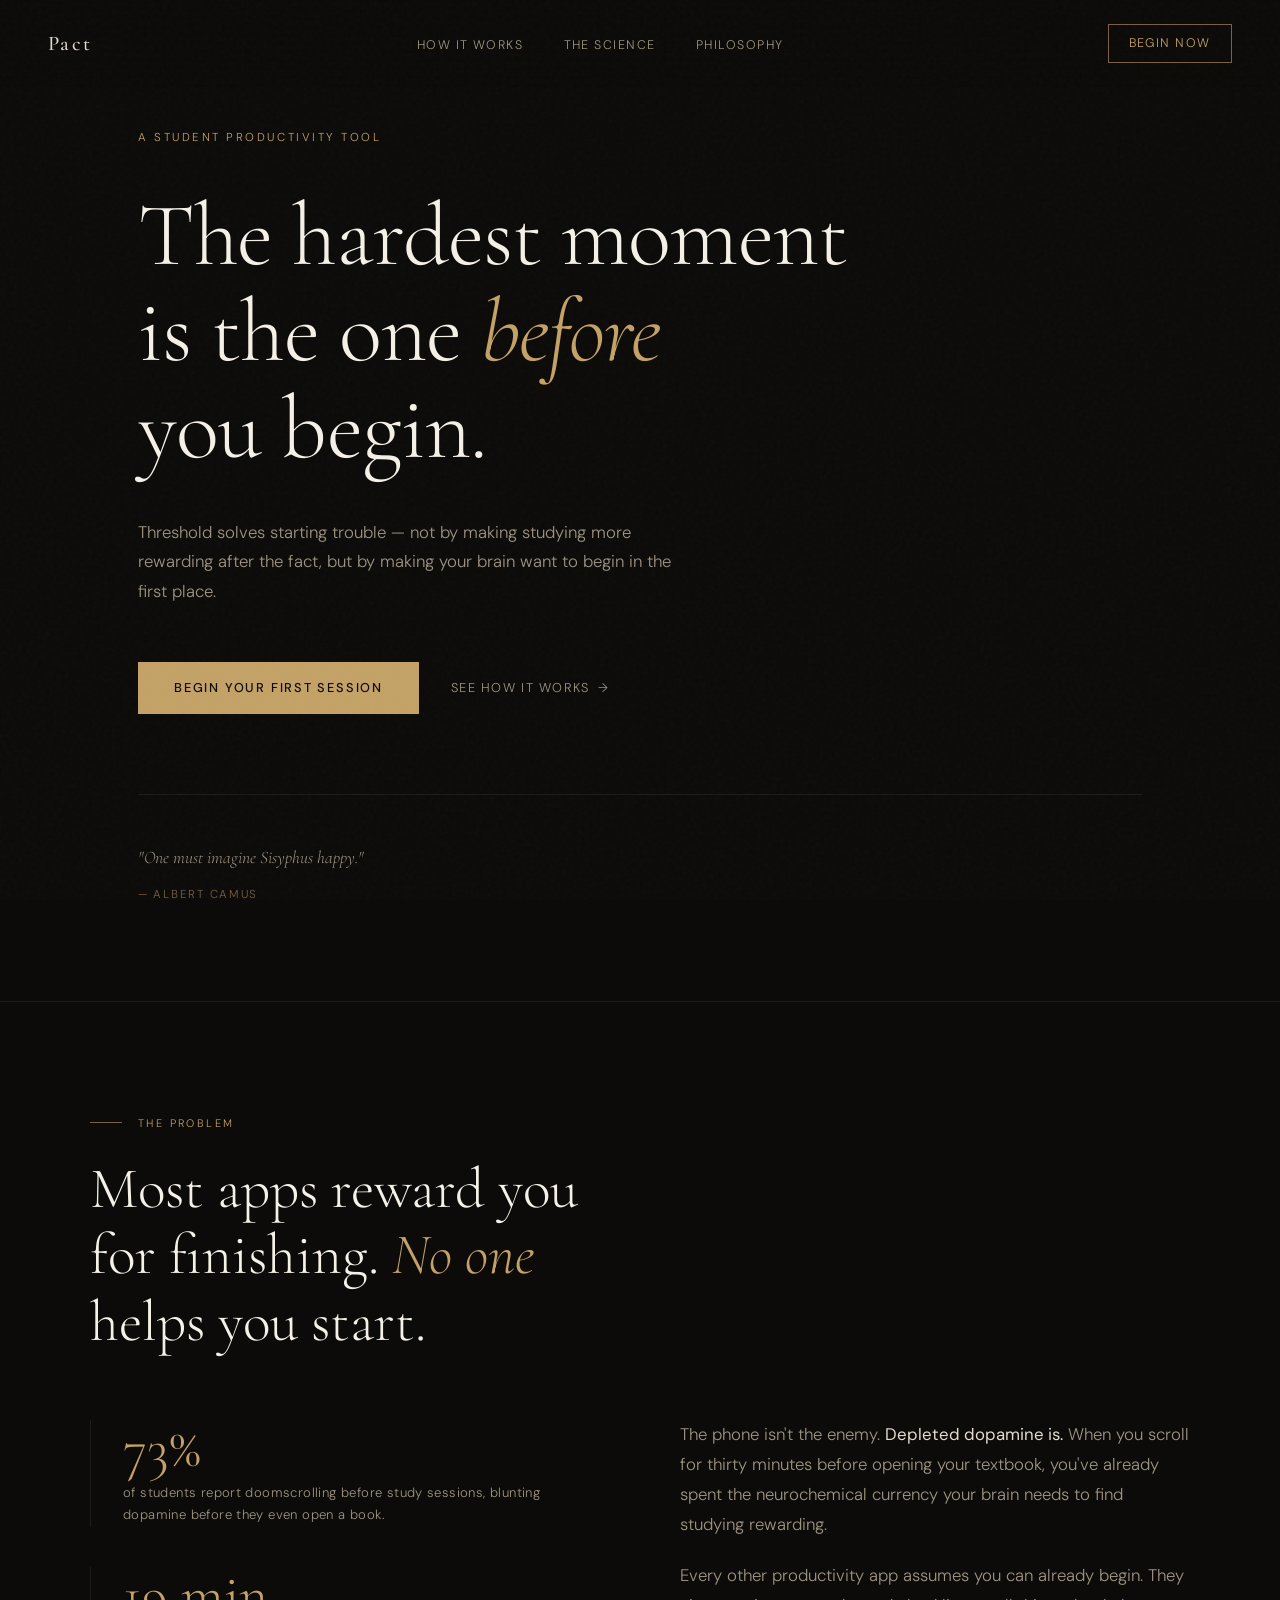
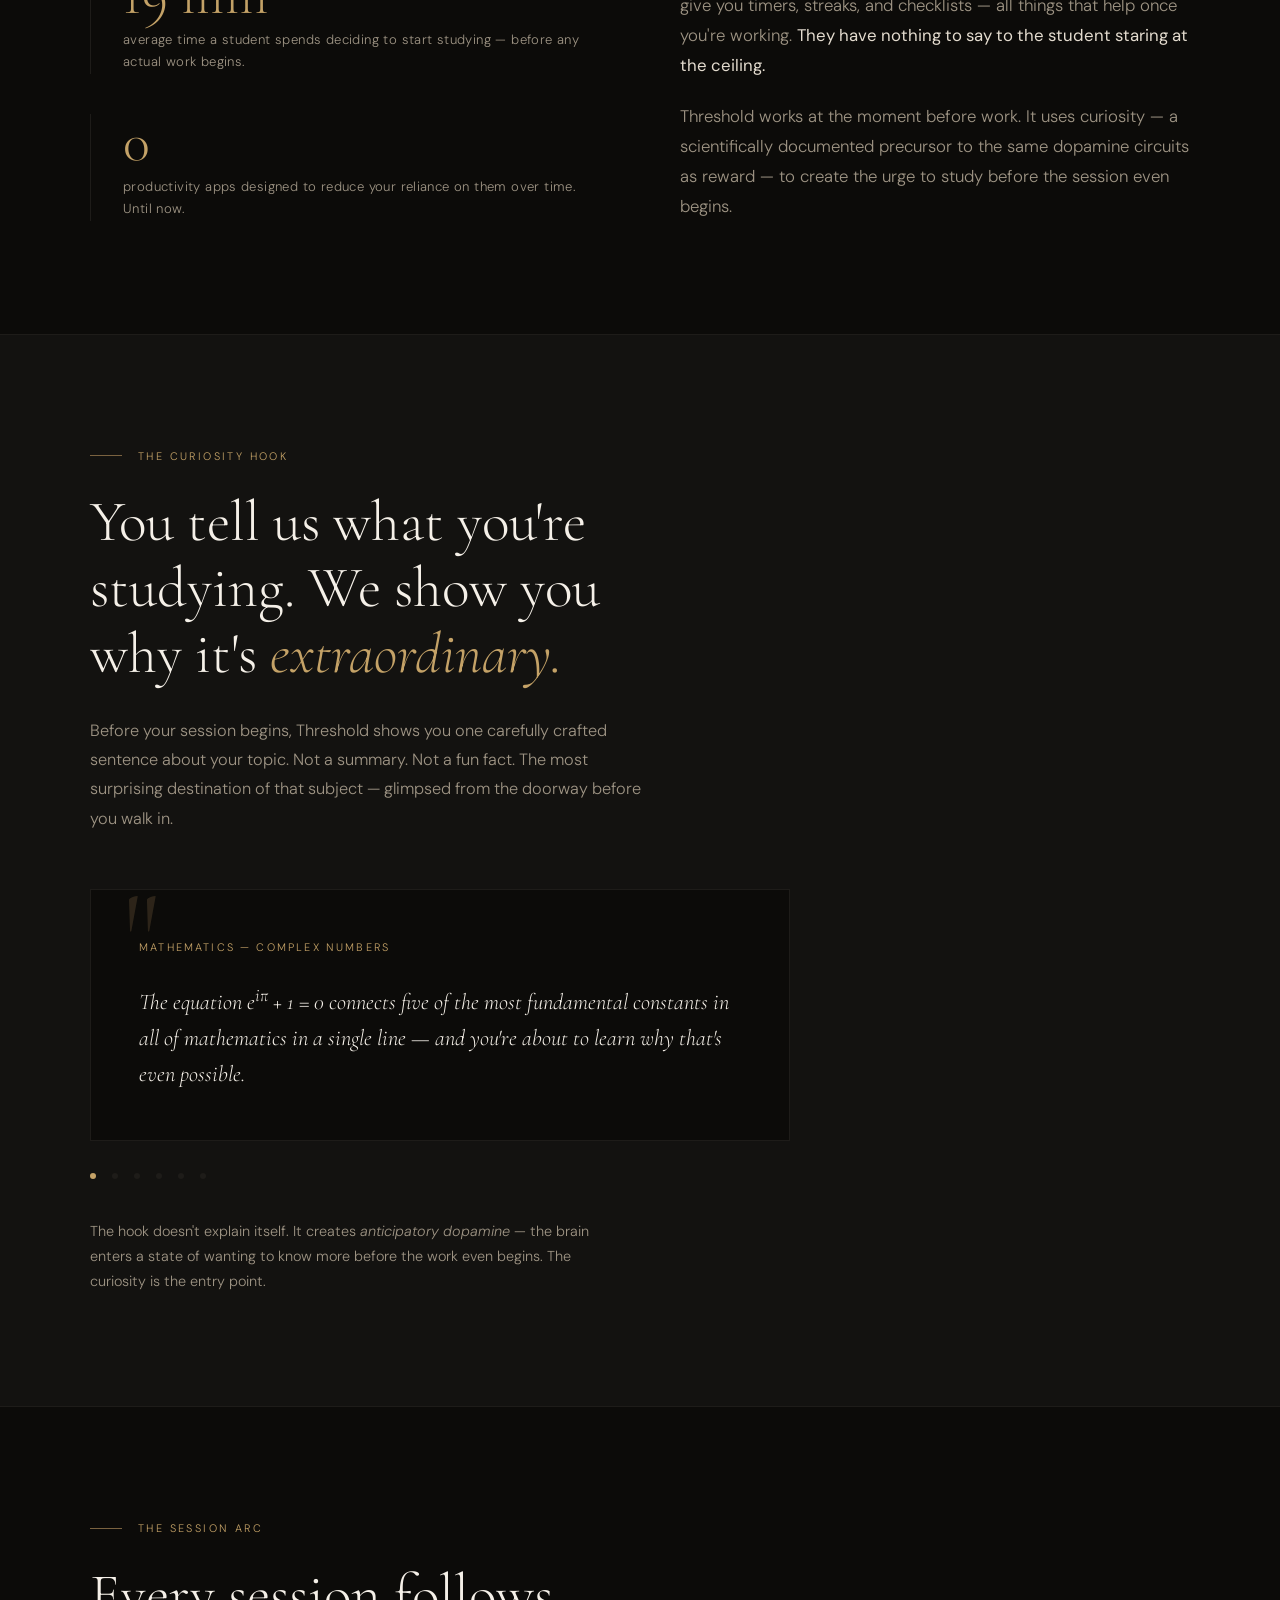
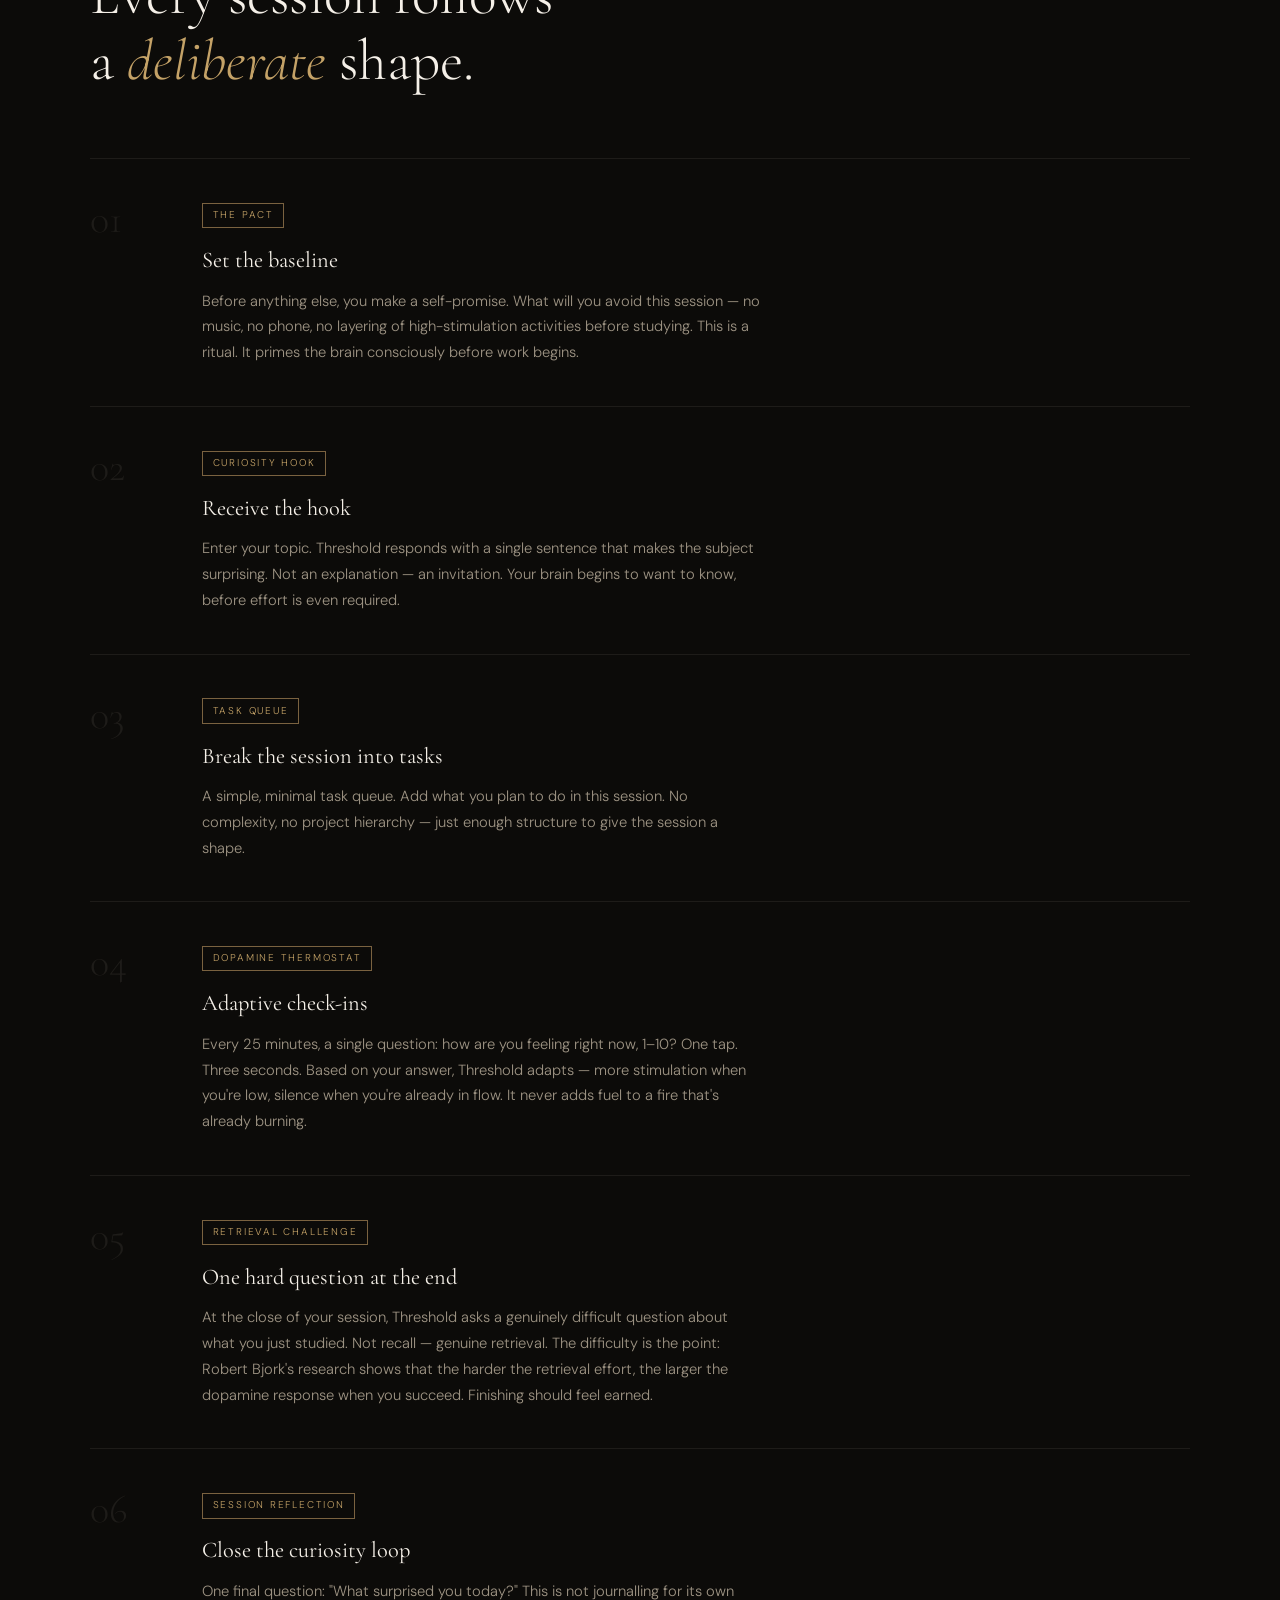
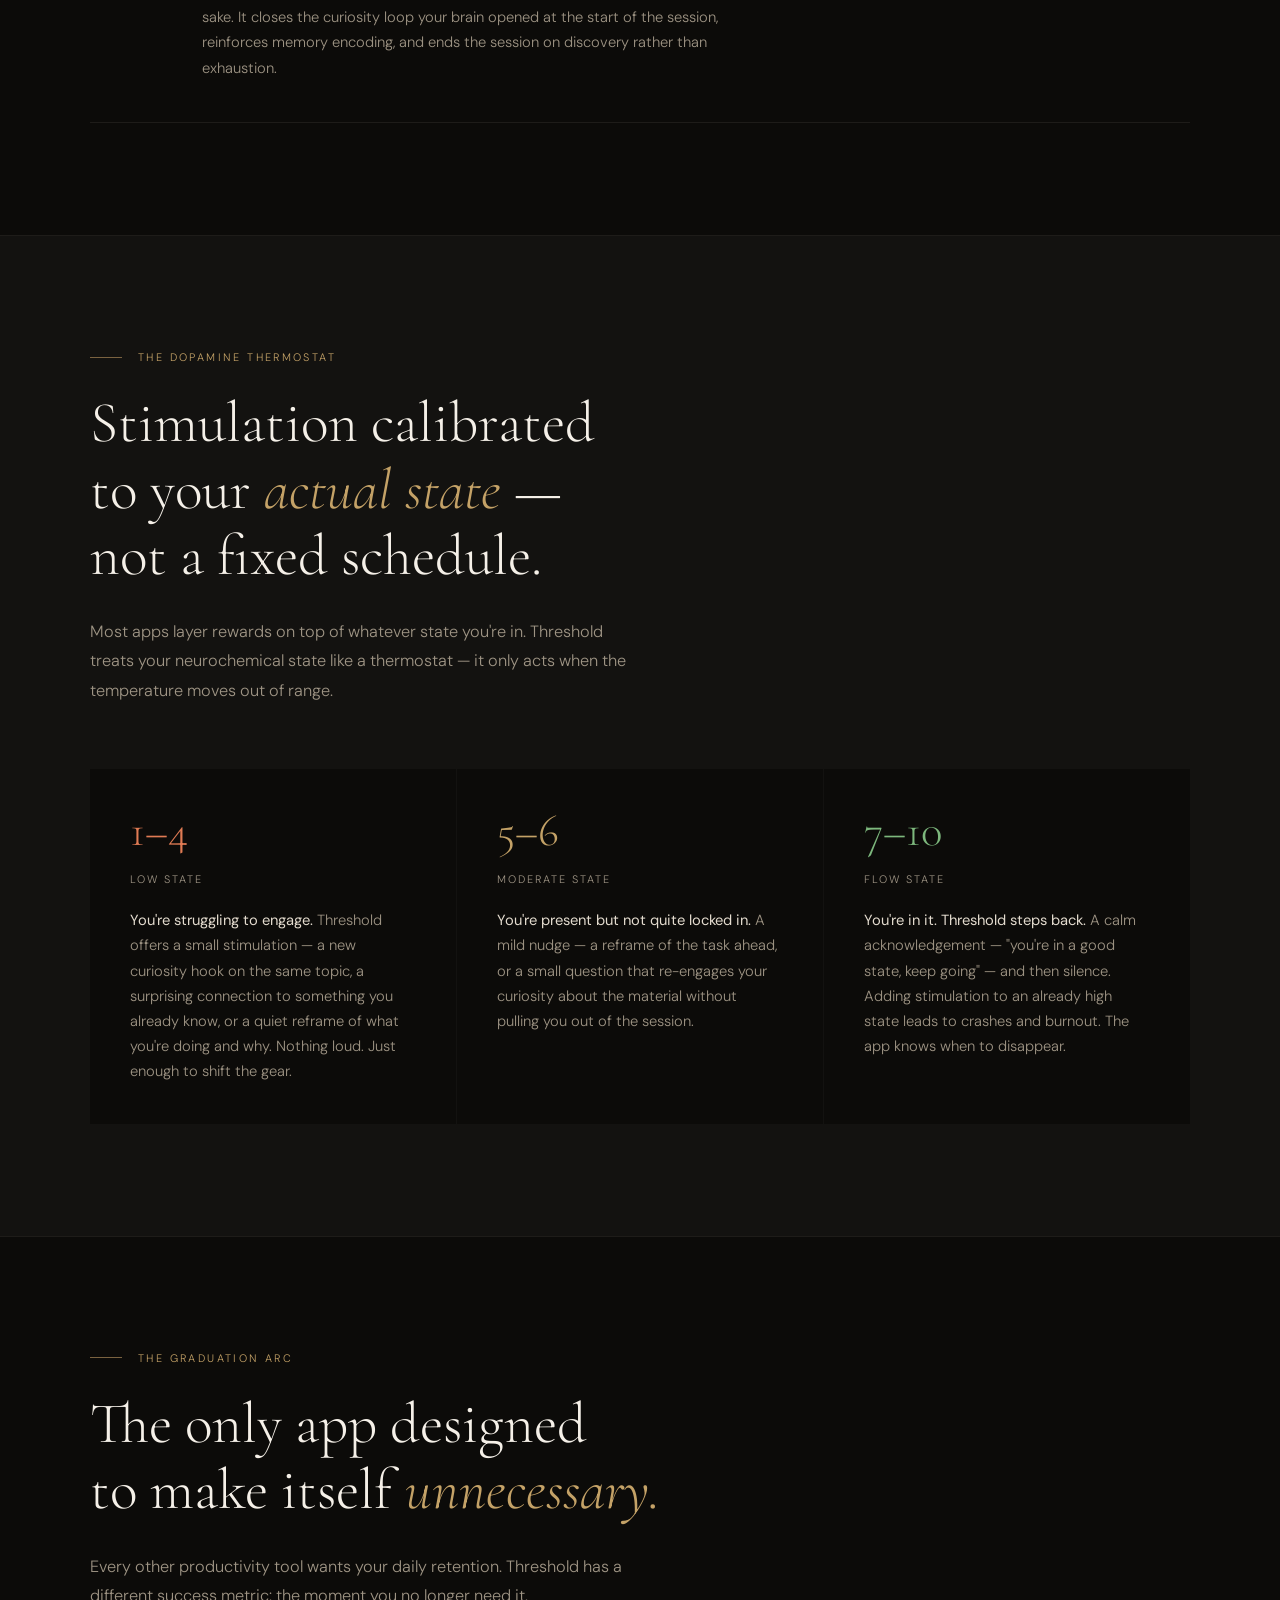
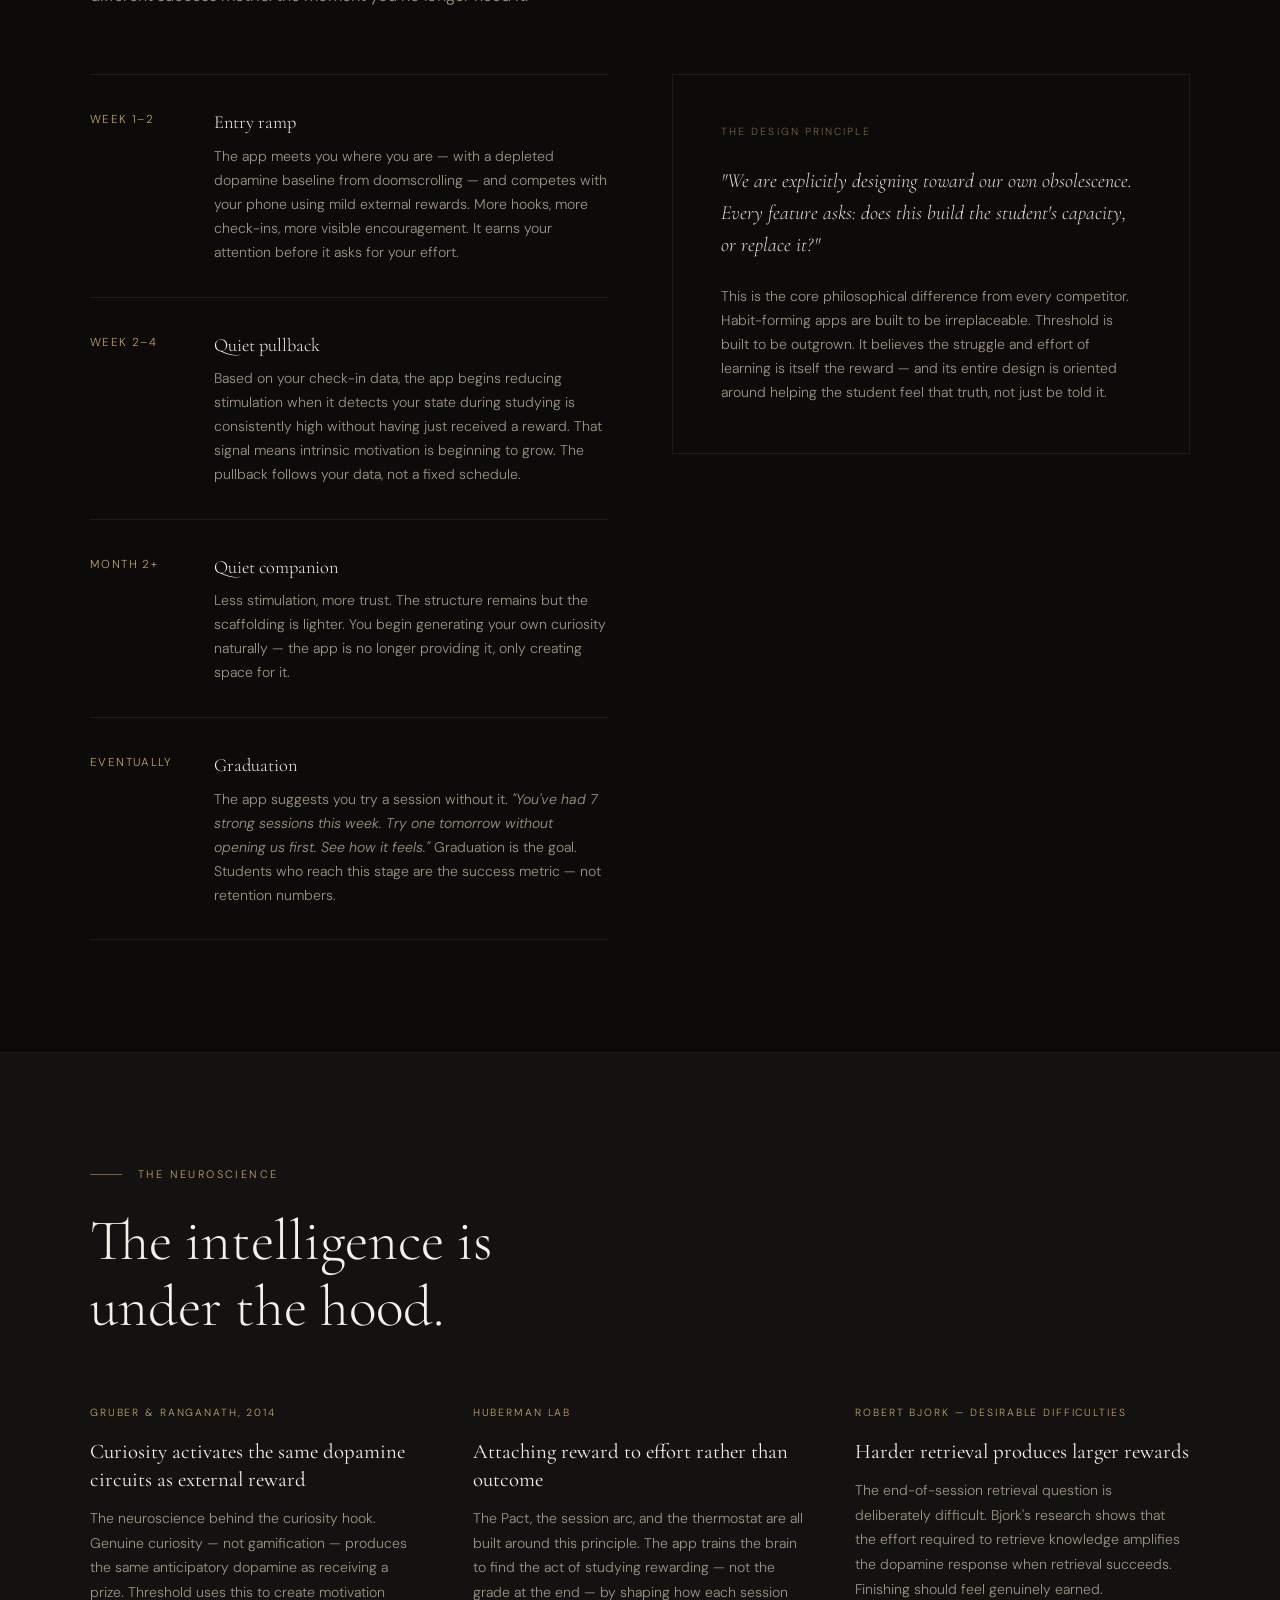
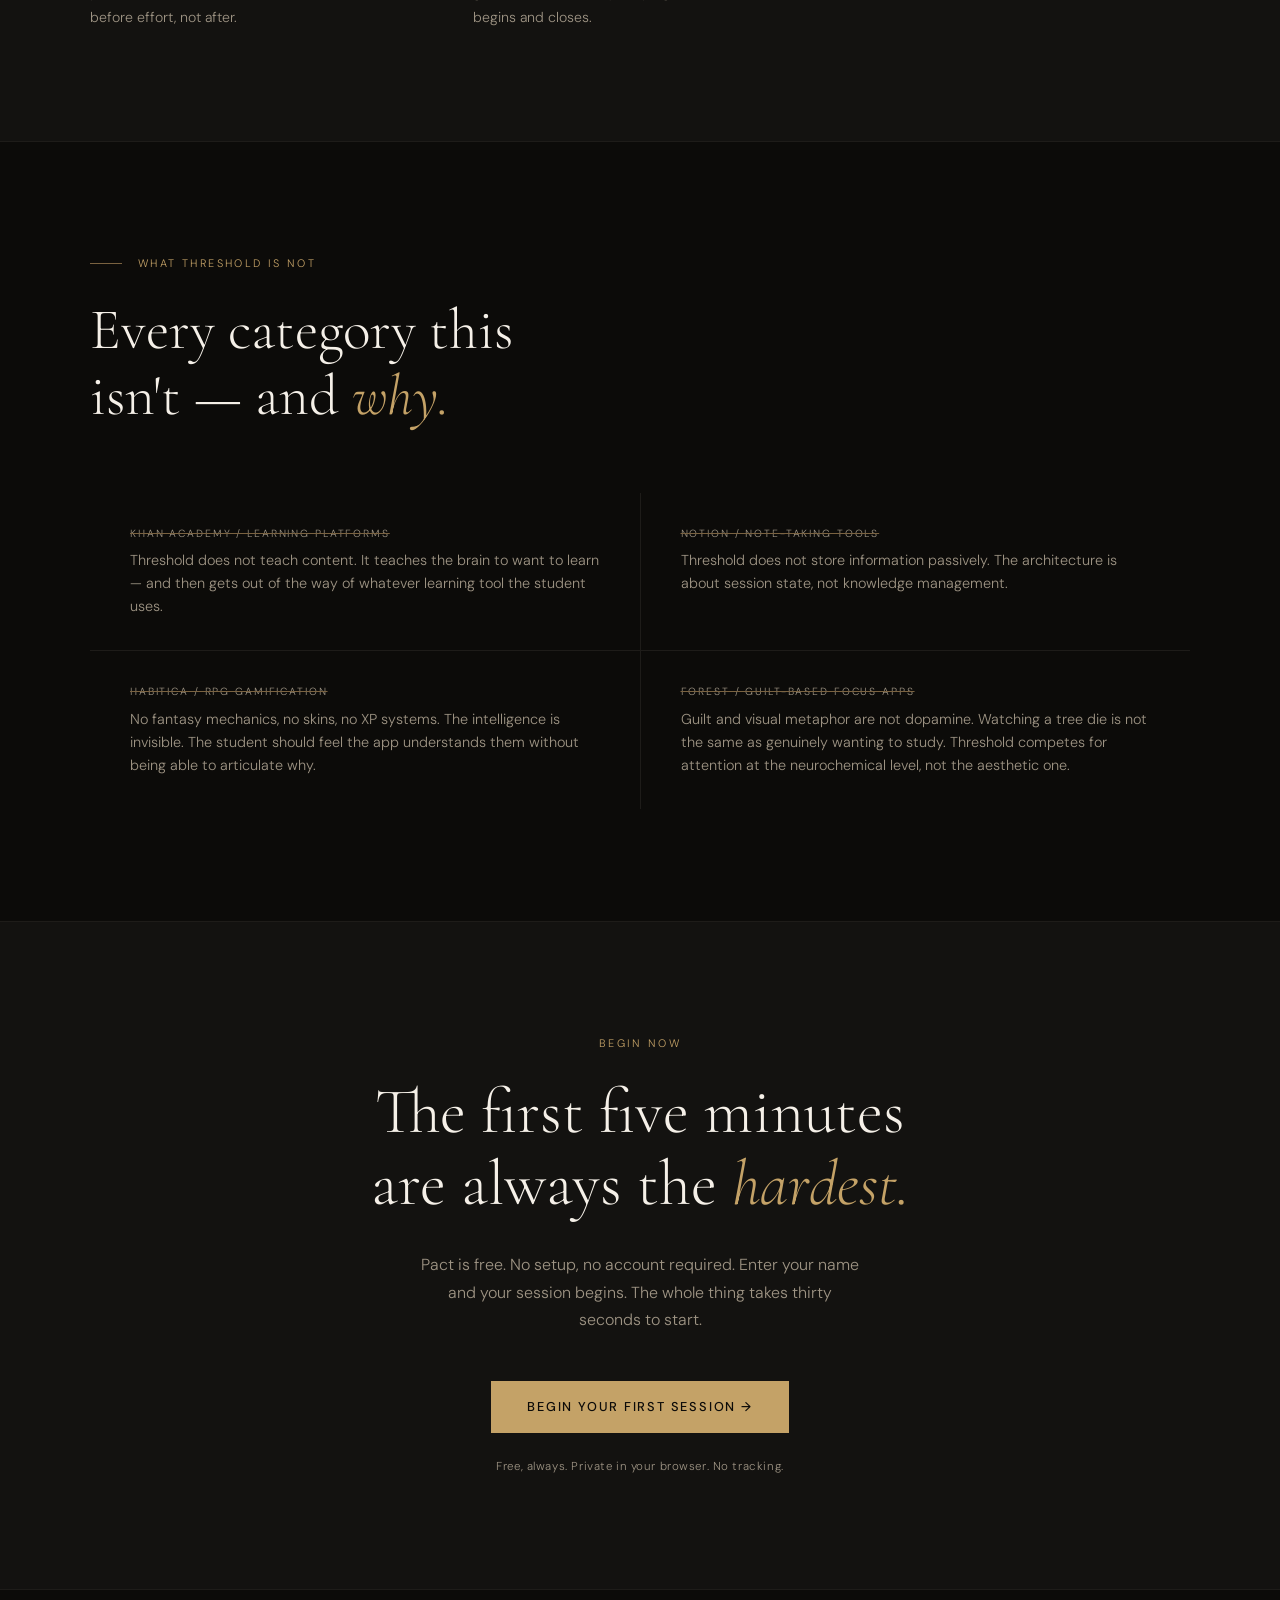
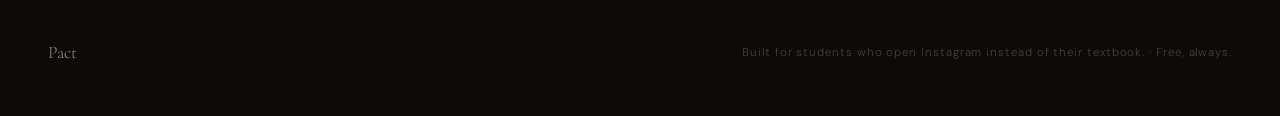
==== app.html @ dd5a0deb "Add files via upload" ====
<!DOCTYPE html>
<html lang="en">
<head>
  <meta charset="UTF-8">
  <meta http-equiv="refresh" content="0; url=./index.html#app">
  <title>Redirecting to Pact</title>
  <script>
    window.location.replace("./index.html#app");
  </script>
</head>
<body></body>
</html>
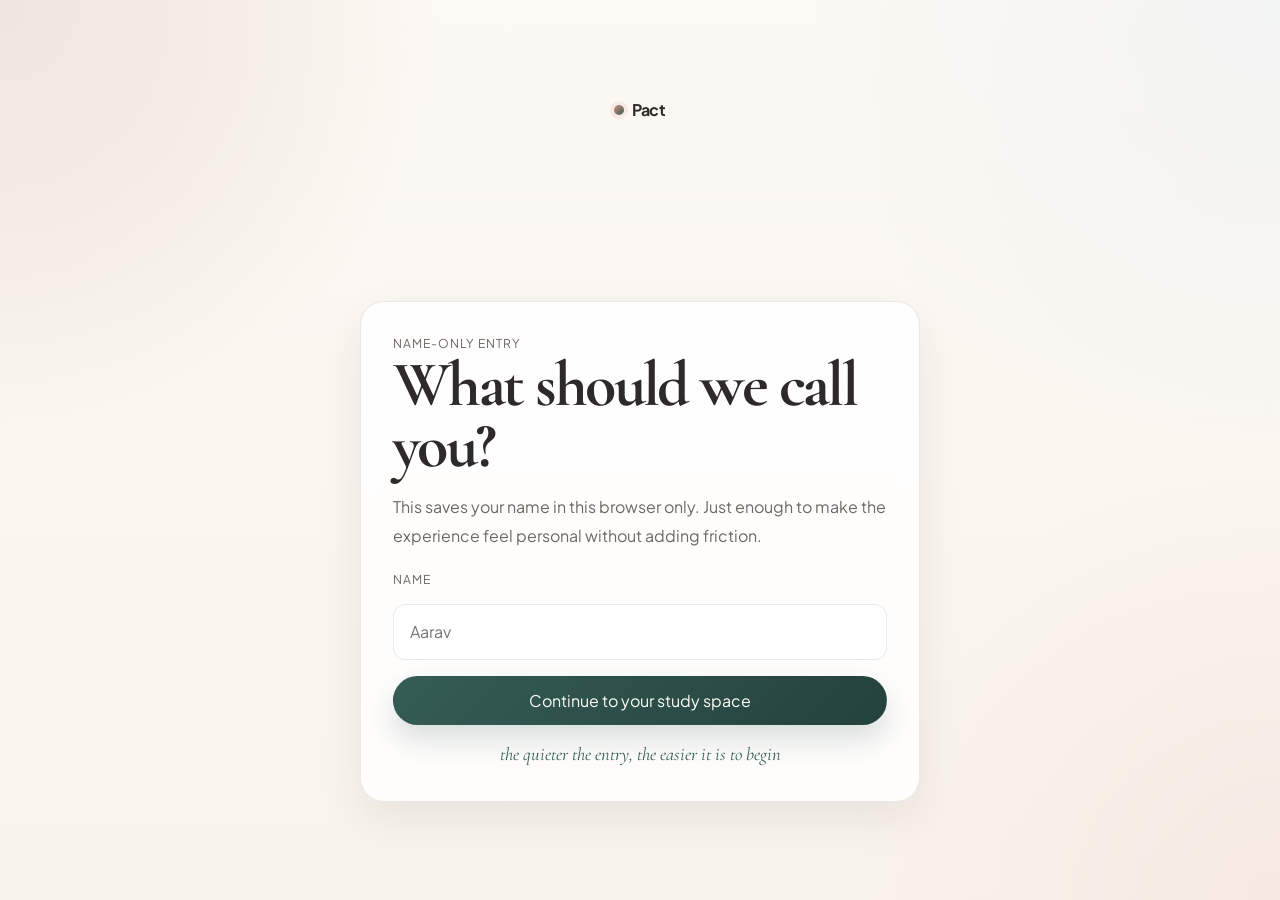
==== commit 9308d6c9: "Update app.html" ====
--- a/app.html
+++ b/app.html
@@ -5,7 +5,7 @@
   <meta http-equiv="refresh" content="0; url=./index.html#app">
   <title>Redirecting to Pact</title>
   <script>
-    window.location.replace("./index.html#app");
+    window.location.replace("./pact.html#login");
   </script>
 </head>
 <body></body>
